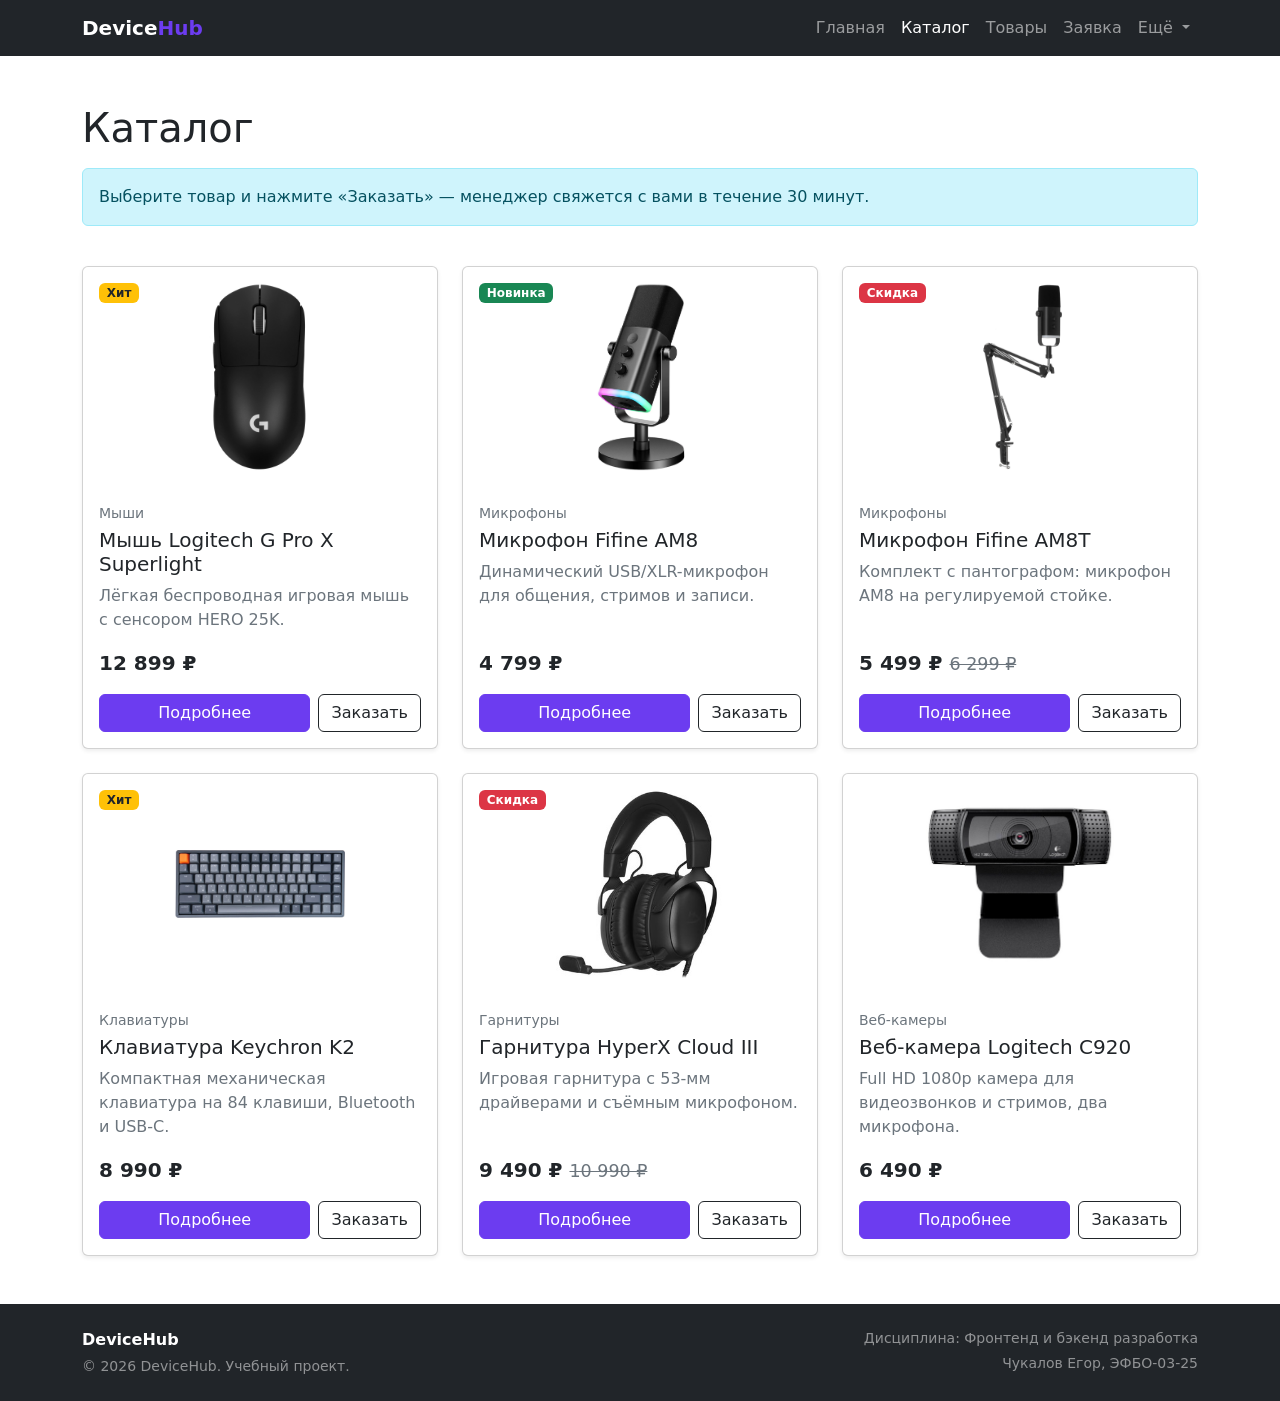
==== catalog.html @ 1c950fe6 "feat: add catalog, product and order pages with Bootstrap components" ====
<!DOCTYPE html>
<html lang="ru">
<head>
  <meta charset="UTF-8">
  <meta name="viewport" content="width=device-width, initial-scale=1">
  <meta name="description" content="Каталог компьютерной периферии DeviceHub">
  <title>Каталог — DeviceHub</title>
  <link href="https://cdn.jsdelivr.net/npm/bootstrap@5.3.8/dist/css/bootstrap.min.css" rel="stylesheet">
  <link rel="stylesheet" href="css/custom.css">
</head>
<body>

  <header>
    <nav class="navbar navbar-expand-lg navbar-dark bg-dark">
      <div class="container">
        <a class="navbar-brand fw-bold" href="index.html">Device<span class="text-brand">Hub</span></a>

        <button class="navbar-toggler" type="button"
                data-bs-toggle="collapse" data-bs-target="#mainNav"
                aria-controls="mainNav" aria-expanded="false" aria-label="Открыть меню">
          <span class="navbar-toggler-icon"></span>
        </button>

        <div class="collapse navbar-collapse" id="mainNav">
          <ul class="navbar-nav ms-auto mb-2 mb-lg-0">
            <li class="nav-item"><a class="nav-link" href="index.html">Главная</a></li>
            <li class="nav-item"><a class="nav-link active" aria-current="page" href="catalog.html">Каталог</a></li>
            <li class="nav-item"><a class="nav-link" href="product.html">Товары</a></li>
            <li class="nav-item"><a class="nav-link" href="order.html">Заявка</a></li>
            <li class="nav-item dropdown">
              <a class="nav-link dropdown-toggle" href="#" role="button" data-bs-toggle="dropdown" aria-expanded="false">
                Ещё
              </a>
              <ul class="dropdown-menu dropdown-menu-end">
                <li><a class="dropdown-item" href="index.html#advantages">Преимущества</a></li>
                <li><a class="dropdown-item" href="index.html#popular">Популярные товары</a></li>
                <li><hr class="dropdown-divider"></li>
                <li><a class="dropdown-item" href="order.html">Оформить заявку</a></li>
              </ul>
            </li>
          </ul>
        </div>
      </div>
    </nav>
  </header>

  <main class="container my-5">
    <h1 class="mb-3">Каталог</h1>

    <div class="alert alert-info" role="alert">
      Выберите товар и нажмите «Заказать» — менеджер свяжется с вами в течение 30 минут.
    </div>

    <div class="row g-4 mt-1">

        <div class="col-12 col-md-6 col-lg-4">
          <div class="card h-100 shadow-sm product-card position-relative">
            <span class="badge bg-warning text-dark position-absolute top-0 start-0 m-3">Хит</span>
            <img src="images/logitech g pro x.webp" class="card-img-top product-card__img p-3" alt="Мышь Logitech G Pro X Superlight">
            <div class="card-body d-flex flex-column">
              <p class="small text-secondary mb-1">Мыши</p>
              <h3 class="card-title h5">Мышь Logitech G Pro X Superlight</h3>
              <p class="card-text text-secondary flex-grow-1">Лёгкая беспроводная игровая мышь с сенсором HERO 25K.</p>
              <p class="fs-5 fw-bold mb-3">12 899 ₽</p>
              <div class="d-flex gap-2">
                <a href="product.html#g-pro-x" class="btn btn-brand flex-grow-1">Подробнее</a>
                <a href="order.html" class="btn btn-outline-dark">Заказать</a>
              </div>
            </div>
          </div>
        </div>

        <div class="col-12 col-md-6 col-lg-4">
          <div class="card h-100 shadow-sm product-card position-relative">
            <span class="badge bg-success position-absolute top-0 start-0 m-3">Новинка</span>
            <img src="images/fifine am8.webp" class="card-img-top product-card__img p-3" alt="Микрофон Fifine AM8">
            <div class="card-body d-flex flex-column">
              <p class="small text-secondary mb-1">Микрофоны</p>
              <h3 class="card-title h5">Микрофон Fifine AM8</h3>
              <p class="card-text text-secondary flex-grow-1">Динамический USB/XLR-микрофон для общения, стримов и записи.</p>
              <p class="fs-5 fw-bold mb-3">4 799 ₽</p>
              <div class="d-flex gap-2">
                <a href="product.html#fifine-am8" class="btn btn-brand flex-grow-1">Подробнее</a>
                <a href="order.html" class="btn btn-outline-dark">Заказать</a>
              </div>
            </div>
          </div>
        </div>

        <div class="col-12 col-md-6 col-lg-4">
          <div class="card h-100 shadow-sm product-card position-relative">
            <span class="badge bg-danger position-absolute top-0 start-0 m-3">Скидка</span>
            <img src="images/fifine am8t.webp" class="card-img-top product-card__img p-3" alt="Микрофон Fifine AM8T">
            <div class="card-body d-flex flex-column">
              <p class="small text-secondary mb-1">Микрофоны</p>
              <h3 class="card-title h5">Микрофон Fifine AM8T</h3>
              <p class="card-text text-secondary flex-grow-1">Комплект с пантографом: микрофон AM8 на регулируемой стойке.</p>
              <p class="fs-5 fw-bold mb-3">5 499 ₽ <small class="text-secondary text-decoration-line-through fw-normal">6 299 ₽</small></p>
              <div class="d-flex gap-2">
                <a href="product.html#fifine-am8t" class="btn btn-brand flex-grow-1">Подробнее</a>
                <a href="order.html" class="btn btn-outline-dark">Заказать</a>
              </div>
            </div>
          </div>
        </div>

        <div class="col-12 col-md-6 col-lg-4">
          <div class="card h-100 shadow-sm product-card position-relative">
            <span class="badge bg-warning text-dark position-absolute top-0 start-0 m-3">Хит</span>
            <img src="images/keychron k2.webp" class="card-img-top product-card__img p-3" alt="Клавиатура Keychron K2">
            <div class="card-body d-flex flex-column">
              <p class="small text-secondary mb-1">Клавиатуры</p>
              <h3 class="card-title h5">Клавиатура Keychron K2</h3>
              <p class="card-text text-secondary flex-grow-1">Компактная механическая клавиатура на 84 клавиши, Bluetooth и USB-C.</p>
              <p class="fs-5 fw-bold mb-3">8 990 ₽</p>
              <div class="d-flex gap-2">
                <a href="product.html#keychron-k2" class="btn btn-brand flex-grow-1">Подробнее</a>
                <a href="order.html" class="btn btn-outline-dark">Заказать</a>
              </div>
            </div>
          </div>
        </div>

        <div class="col-12 col-md-6 col-lg-4">
          <div class="card h-100 shadow-sm product-card position-relative">
            <span class="badge bg-danger position-absolute top-0 start-0 m-3">Скидка</span>
            <img src="images/hyperx cloud iii.webp" class="card-img-top product-card__img p-3" alt="Гарнитура HyperX Cloud III">
            <div class="card-body d-flex flex-column">
              <p class="small text-secondary mb-1">Гарнитуры</p>
              <h3 class="card-title h5">Гарнитура HyperX Cloud III</h3>
              <p class="card-text text-secondary flex-grow-1">Игровая гарнитура с 53-мм драйверами и съёмным микрофоном.</p>
              <p class="fs-5 fw-bold mb-3">9 490 ₽ <small class="text-secondary text-decoration-line-through fw-normal">10 990 ₽</small></p>
              <div class="d-flex gap-2">
                <a href="product.html#hyperx-cloud-3" class="btn btn-brand flex-grow-1">Подробнее</a>
                <a href="order.html" class="btn btn-outline-dark">Заказать</a>
              </div>
            </div>
          </div>
        </div>

        <div class="col-12 col-md-6 col-lg-4">
          <div class="card h-100 shadow-sm product-card position-relative">
            <img src="images/logitech c920.webp" class="card-img-top product-card__img p-3" alt="Веб-камера Logitech C920">
            <div class="card-body d-flex flex-column">
              <p class="small text-secondary mb-1">Веб-камеры</p>
              <h3 class="card-title h5">Веб-камера Logitech C920</h3>
              <p class="card-text text-secondary flex-grow-1">Full HD 1080p камера для видеозвонков и стримов, два микрофона.</p>
              <p class="fs-5 fw-bold mb-3">6 490 ₽</p>
              <div class="d-flex gap-2">
                <a href="product.html#logitech-c920" class="btn btn-brand flex-grow-1">Подробнее</a>
                <a href="order.html" class="btn btn-outline-dark">Заказать</a>
              </div>
            </div>
          </div>
        </div>

    </div>
  </main>

  <footer class="bg-dark text-white-50 py-4 mt-5">
    <div class="container">
      <div class="row g-3">
        <div class="col-12 col-md-6">
          <p class="mb-1 text-white fw-bold">DeviceHub</p>
          <p class="mb-0 small">© 2026 DeviceHub. Учебный проект.</p>
        </div>
        <div class="col-12 col-md-6 text-md-end small">
          <p class="mb-1">Дисциплина: Фронтенд и бэкенд разработка</p>
          <p class="mb-0">Чукалов Егор, ЭФБО-03-25</p>
        </div>
      </div>
    </div>
  </footer>

  <script src="https://cdn.jsdelivr.net/npm/bootstrap@5.3.8/dist/js/bootstrap.bundle.min.js"></script>
</body>
</html>
---- css/custom.css ----
:root {
  --brand: #6c3cf0;
  --brand-dark: #5426d6;
  --hero-from: #1a1033;
  --hero-to: #3b1f8f;
}

.text-brand { color: var(--brand); }
.bg-brand   { background-color: var(--brand); }

.btn-brand {
  --bs-btn-color: #fff;
  --bs-btn-bg: var(--brand);
  --bs-btn-border-color: var(--brand);
  --bs-btn-hover-color: #fff;
  --bs-btn-hover-bg: var(--brand-dark);
  --bs-btn-hover-border-color: var(--brand-dark);
  --bs-btn-active-bg: var(--brand-dark);
  --bs-btn-active-border-color: var(--brand-dark);
}

.hero {
  background: linear-gradient(135deg, var(--hero-from), var(--hero-to));
}

.product-card {
  transition: transform 0.2s ease, box-shadow 0.2s ease;
}

.product-card:hover {
  transform: translateY(-4px);
  box-shadow: 0 0.5rem 1.5rem rgba(0, 0, 0, 0.12) !important;
}

.product-card__img {
  width: 100%;
  height: 220px;
  object-fit: contain;
}

.product-page__img {
  max-height: 420px;
  object-fit: contain;
}
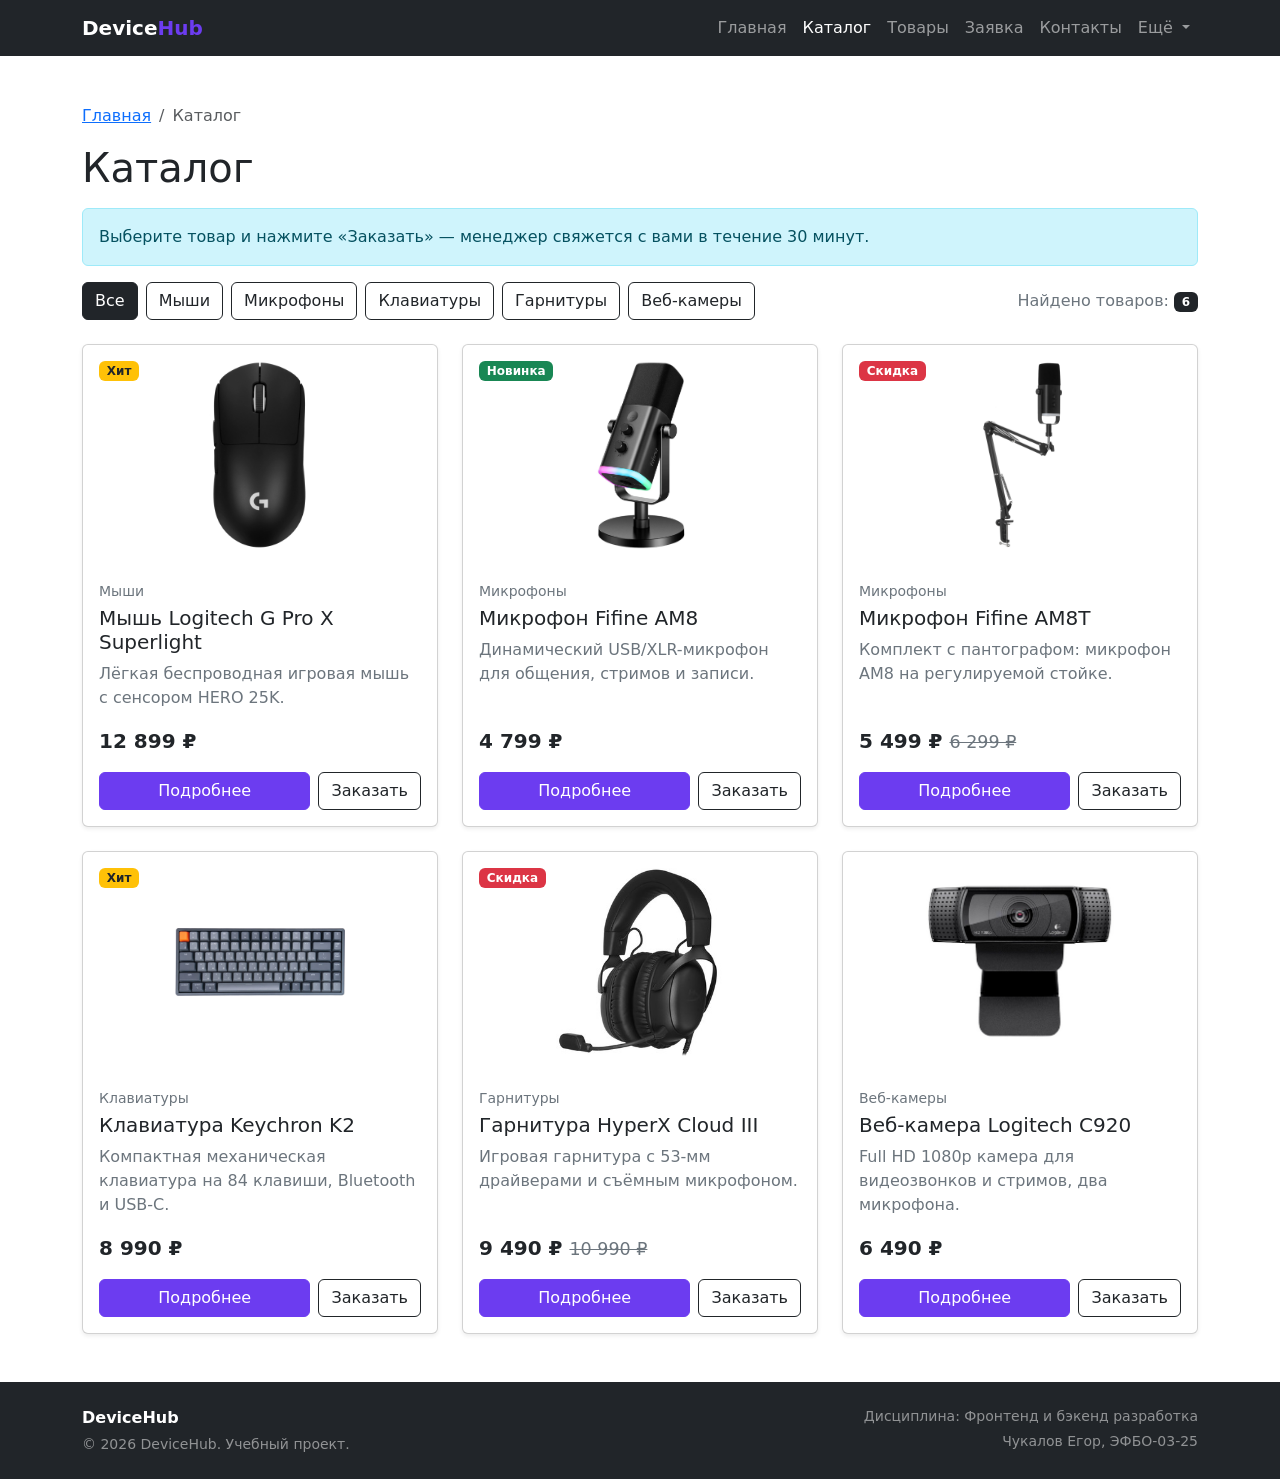
==== commit 891202fd: "feat: local Bootstrap, contacts page, catalog filter, form validation, carousel" ====
--- a/catalog.html
+++ b/catalog.html
@@ -5,7 +5,7 @@
   <meta name="viewport" content="width=device-width, initial-scale=1">
   <meta name="description" content="Каталог компьютерной периферии DeviceHub">
   <title>Каталог — DeviceHub</title>
-  <link href="https://cdn.jsdelivr.net/npm/bootstrap@5.3.8/dist/css/bootstrap.min.css" rel="stylesheet">
+  <link rel="stylesheet" href="vendor/bootstrap/css/bootstrap.min.css">
   <link rel="stylesheet" href="css/custom.css">
 </head>
 <body>
@@ -27,6 +27,7 @@
             <li class="nav-item"><a class="nav-link active" aria-current="page" href="catalog.html">Каталог</a></li>
             <li class="nav-item"><a class="nav-link" href="product.html">Товары</a></li>
             <li class="nav-item"><a class="nav-link" href="order.html">Заявка</a></li>
+            <li class="nav-item"><a class="nav-link" href="contacts.html">Контакты</a></li>
             <li class="nav-item dropdown">
               <a class="nav-link dropdown-toggle" href="#" role="button" data-bs-toggle="dropdown" aria-expanded="false">
                 Ещё
@@ -36,6 +37,7 @@
                 <li><a class="dropdown-item" href="index.html#popular">Популярные товары</a></li>
                 <li><hr class="dropdown-divider"></li>
                 <li><a class="dropdown-item" href="order.html">Оформить заявку</a></li>
+                <li><a class="dropdown-item" href="contacts.html#faq">Частые вопросы</a></li>
               </ul>
             </li>
           </ul>
@@ -45,15 +47,34 @@
   </header>
 
   <main class="container my-5">
+    <nav aria-label="breadcrumb">
+      <ol class="breadcrumb">
+        <li class="breadcrumb-item"><a href="index.html">Главная</a></li>
+        <li class="breadcrumb-item active" aria-current="page">Каталог</li>
+      </ol>
+    </nav>
+
     <h1 class="mb-3">Каталог</h1>
 
     <div class="alert alert-info" role="alert">
       Выберите товар и нажмите «Заказать» — менеджер свяжется с вами в течение 30 минут.
     </div>
 
-    <div class="row g-4 mt-1">
+    <div class="d-flex flex-wrap align-items-center justify-content-between gap-3 mb-4">
+      <div class="d-flex flex-wrap gap-2" role="group" aria-label="Фильтр по категориям">
+        <button type="button" class="btn btn-outline-dark active" data-filter="all">Все</button>
+        <button type="button" class="btn btn-outline-dark" data-filter="mice">Мыши</button>
+        <button type="button" class="btn btn-outline-dark" data-filter="mics">Микрофоны</button>
+        <button type="button" class="btn btn-outline-dark" data-filter="keyboards">Клавиатуры</button>
+        <button type="button" class="btn btn-outline-dark" data-filter="headsets">Гарнитуры</button>
+        <button type="button" class="btn btn-outline-dark" data-filter="webcams">Веб-камеры</button>
+      </div>
+      <p class="mb-0 text-secondary">Найдено товаров: <span class="badge bg-dark" id="catalog-count">6</span></p>
+    </div>
 
-        <div class="col-12 col-md-6 col-lg-4">
+    <div class="row g-4">
+
+        <div class="col-12 col-md-6 col-lg-4" data-category="mice">
           <div class="card h-100 shadow-sm product-card position-relative">
             <span class="badge bg-warning text-dark position-absolute top-0 start-0 m-3">Хит</span>
             <img src="images/logitech g pro x.webp" class="card-img-top product-card__img p-3" alt="Мышь Logitech G Pro X Superlight">
@@ -70,7 +91,7 @@
           </div>
         </div>
 
-        <div class="col-12 col-md-6 col-lg-4">
+        <div class="col-12 col-md-6 col-lg-4" data-category="mics">
           <div class="card h-100 shadow-sm product-card position-relative">
             <span class="badge bg-success position-absolute top-0 start-0 m-3">Новинка</span>
             <img src="images/fifine am8.webp" class="card-img-top product-card__img p-3" alt="Микрофон Fifine AM8">
@@ -87,7 +108,7 @@
           </div>
         </div>
 
-        <div class="col-12 col-md-6 col-lg-4">
+        <div class="col-12 col-md-6 col-lg-4" data-category="mics">
           <div class="card h-100 shadow-sm product-card position-relative">
             <span class="badge bg-danger position-absolute top-0 start-0 m-3">Скидка</span>
             <img src="images/fifine am8t.webp" class="card-img-top product-card__img p-3" alt="Микрофон Fifine AM8T">
@@ -104,7 +125,7 @@
           </div>
         </div>
 
-        <div class="col-12 col-md-6 col-lg-4">
+        <div class="col-12 col-md-6 col-lg-4" data-category="keyboards">
           <div class="card h-100 shadow-sm product-card position-relative">
             <span class="badge bg-warning text-dark position-absolute top-0 start-0 m-3">Хит</span>
             <img src="images/keychron k2.webp" class="card-img-top product-card__img p-3" alt="Клавиатура Keychron K2">
@@ -121,7 +142,7 @@
           </div>
         </div>
 
-        <div class="col-12 col-md-6 col-lg-4">
+        <div class="col-12 col-md-6 col-lg-4" data-category="headsets">
           <div class="card h-100 shadow-sm product-card position-relative">
             <span class="badge bg-danger position-absolute top-0 start-0 m-3">Скидка</span>
             <img src="images/hyperx cloud iii.webp" class="card-img-top product-card__img p-3" alt="Гарнитура HyperX Cloud III">
@@ -138,7 +159,7 @@
           </div>
         </div>
 
-        <div class="col-12 col-md-6 col-lg-4">
+        <div class="col-12 col-md-6 col-lg-4" data-category="webcams">
           <div class="card h-100 shadow-sm product-card position-relative">
             <img src="images/logitech c920.webp" class="card-img-top product-card__img p-3" alt="Веб-камера Logitech C920">
             <div class="card-body d-flex flex-column">
@@ -172,6 +193,7 @@
     </div>
   </footer>
 
-  <script src="https://cdn.jsdelivr.net/npm/bootstrap@5.3.8/dist/js/bootstrap.bundle.min.js"></script>
+  <script src="vendor/bootstrap/js/bootstrap.bundle.min.js"></script>
+  <script src="js/main.js"></script>
 </body>
 </html>
--- a/css/custom.css
+++ b/css/custom.css
@@ -42,3 +42,18 @@
   max-height: 420px;
   object-fit: contain;
 }
+
+.promo-slide {
+  min-height: 340px;
+  padding-top: 2rem;
+  padding-bottom: 3rem;
+}
+
+.promo-slide__img {
+  max-height: 260px;
+  object-fit: contain;
+}
+
+.product-item {
+  scroll-margin-top: 1rem;
+}
